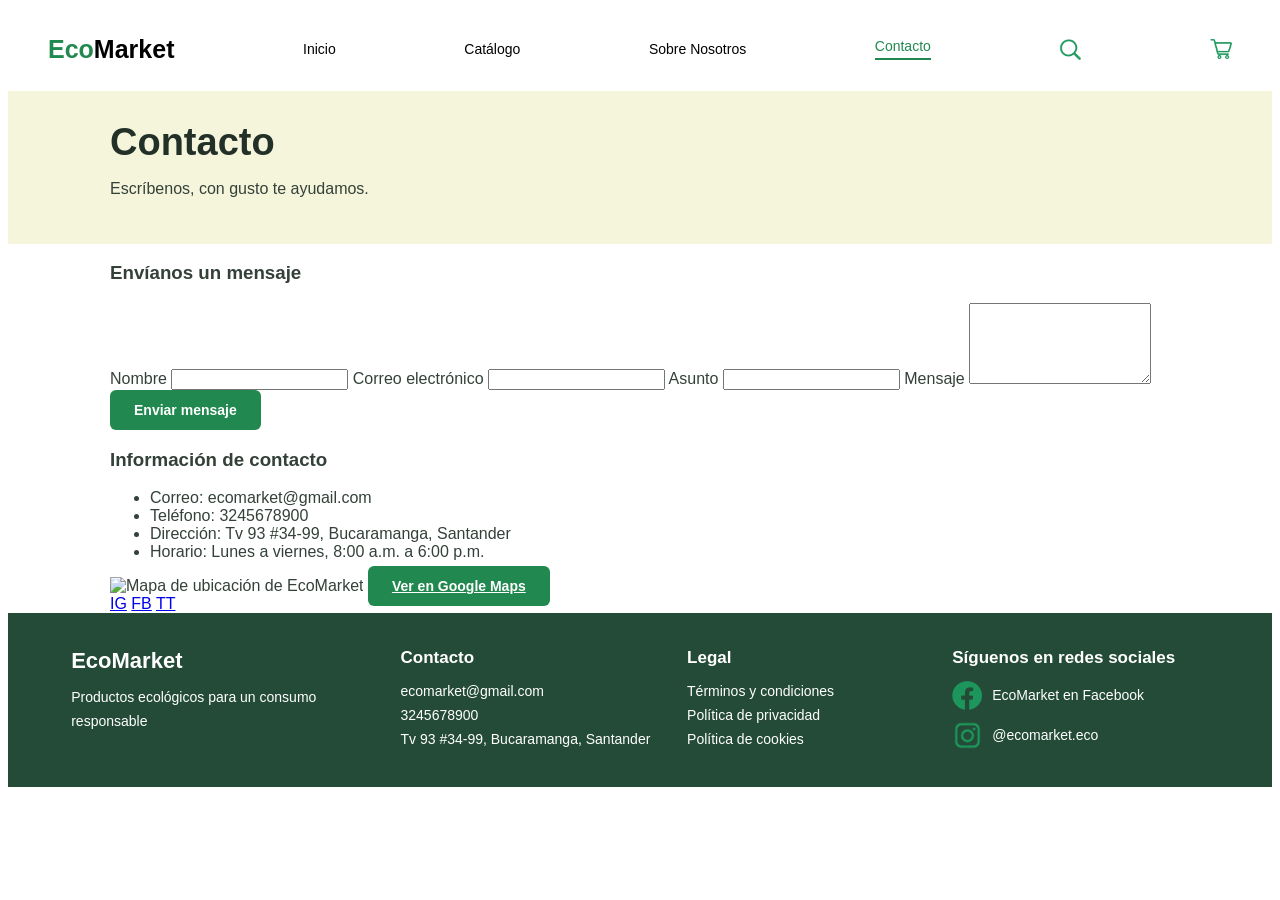
==== view/contacto.html @ a3fc645f "feat: agrega pagina de contacto con formulario" ====
<!DOCTYPE html>
<html lang="es">
<head>
    <meta charset="UTF-8">
    <meta name="viewport" content="width=device-width, initial-scale=1.0">
    <link rel="stylesheet" href="../css/layout.css">
    <link rel="stylesheet" href="../css/main.css">
    <link rel="stylesheet" href="../css/animations.css">
    <link rel="stylesheet" href="../css/componets.css">
    <title>Contacto</title>
</head>
<body>

    <!--barra de encabezado-->
<header>
 <li class="barra_encabezado"> 
    <h1 class="titulo"><span>Eco</span>Market</h1>

    <a href="../index.html" class="e_inicio">
        Inicio
    </a>
    
    <a href="productos.html" class="e_catalogo">
        Catálogo
    </a>

    <a href="sobre-nosotros.html" class="e_nosotros">
        Sobre Nosotros
    </a>

    <a href="contacto.html" class="e_contacto activo">
        Contacto
    </a>

    <img src="../img/icons/lupa.png" class="barra_lupa" alt="Buscar">
    <img src="../img/icons/carrito.png" class="barra_carro" alt="Carrito"> 
 </li>
</header>

<main>

    <!--titulo de la pagina-->
    <section class="franja_titulo">
        <div class="contenedor_pagina">
            <h2 class="titulo_pagina">Contacto</h2>
            <p>Escríbenos, con gusto te ayudamos.</p>
        </div>
    </section>

    <section class="contacto_contenido contenedor_pagina">

        <!--formulario-->
        <form class="formulario_contacto">
            <h3>Envíanos un mensaje</h3>

            <label for="nombre">Nombre</label>
            <input type="text" id="nombre" name="nombre" required>

            <label for="correo">Correo electrónico</label>
            <input type="email" id="correo" name="correo" required>

            <label for="asunto">Asunto</label>
            <input type="text" id="asunto" name="asunto" required>

            <label for="mensaje">Mensaje</label>
            <textarea id="mensaje" name="mensaje" rows="5" required></textarea>

            <button type="submit" class="boton_verde">Enviar mensaje</button>
        </form>

        <!--informacion y ubicacion-->
        <aside class="tarjeta_info">
            <h3>Información de contacto</h3>
            <ul>
                <li>Correo: ecomarket@gmail.com</li>
                <li>Teléfono: 3245678900</li>
                <li>Dirección: Tv 93 #34-99, Bucaramanga, Santander</li>
                <li>Horario: Lunes a viernes, 8:00 a.m. a 6:00 p.m.</li>
            </ul>

            <img src="../img/hero/ubicacion.png" class="imagen_ubicacion" alt="Mapa de ubicación de EcoMarket">

            <a href="https://www.google.com/maps/search/?api=1&query=Tv+93+%2334-99+Bucaramanga+Santander" target="_blank" rel="noopener" class="boton_verde">
                Ver en Google Maps
            </a>

            <!--redes-->
            <div class="redes_contacto">
                <a href="#" class="circulo_red">IG<span class="texto_oculto"> Instagram</span></a>
                <a href="#" class="circulo_red">FB<span class="texto_oculto"> Facebook</span></a>
                <a href="#" class="circulo_red">TT<span class="texto_oculto"> TikTok</span></a>
            </div>
        </aside>

    </section>

</main>

    <!--pie de pagina-->
    <li class="pie_de_pagina">
    <footer>

        <!-- Columna 1: Marca -->
        <div class="columna_pie">
            <h3 class="titulo_pie">EcoMarket</h3>
            <p>Productos ecológicos para un consumo responsable</p>
        </div>

        <!-- Columna 2: Contacto -->
        <div class="columna_pie">
            <h4>Contacto</h4>
            <ol>
                <li>ecomarket@gmail.com</li>
                <li>3245678900</li>
                <li>Tv 93 #34-99, Bucaramanga, Santander</li>
            </ol>
        </div>

        <!-- Columna 3: Legal -->
        <div class="columna_pie">
            <h4>Legal</h4>
            <ol>
                <li><a href="sobre-nosotros.html">Términos y condiciones</a></li>
                <li><a href="sobre-nosotros.html">Política de privacidad</a></li>
                <li><a href="sobre-nosotros.html">Política de cookies</a></li>
            </ol>
        </div>

        <!-- Columna 4: Redes sociales -->
        <div class="columna_pie">
            <h4>Síguenos en redes sociales</h4>

            <div class="logos_redes">
                <div>
                    <img src="../img/icons/fb.png" alt="Facebook">
                    <span>EcoMarket en Facebook</span>
                </div>

                <div>
                    <img src="../img/icons/ig.png" alt="Instagram">
                    <span>@ecomarket.eco</span>
                </div>
            </div>
        </div>

    </footer>
</li>

</body>
</html>
---- css/layout.css ----
/* COMIENZO INDEX.HTML */

/* ENCABEZADO */
header {
    width: 100%;
}

.barra_encabezado {
    display: flex;
    justify-content: space-between;
    align-items: center;
    padding: 10px 40px;
    list-style: none;
    gap: 20px;
}

/* BANNER PRINCIPAL */
li.banner_principal {
    position: relative;
    display: flex;
    flex-direction: column;
    justify-content: center;
    align-items: flex-start;
    min-height: 420px;
    padding: 50px 7%;
    box-sizing: border-box;
    list-style: none;
    overflow: hidden;
}

/* Imagen de fondo */
li.banner_principal img.banner_principal {
    position: absolute;
    inset: 0;
    width: 100%;
    height: 100%;
    object-fit: cover;
    object-position: center;
    z-index: 0;
}

/* Texto y botón encima de la imagen */
li.banner_principal .titulo_banner,
li.banner_principal .texto_banner,
li.banner_principal .boton_productos {
    position: relative;
    z-index: 1;
}

li.banner_principal .titulo_banner {
    max-width: 550px;
    margin: 0 0 15px;
}

li.banner_principal .texto_banner {
    max-width: 450px;
    margin: 0 0 25px;
}

li.banner_principal .boton_productos {
    display: inline-block;
    padding: 13px 22px;
    border-radius: 6px;
    text-decoration: none;
}

/* BANNER SECUNDARIO */
li.banner_secundario {
    display: flex;
    flex-direction: row;
    justify-content: space-evenly;
    align-items: center;
    gap: 30px;
    width: 100%;
    padding: 30px 5%;
    margin: 0;
    box-sizing: border-box;
    background-color: #f0f6ef;
    list-style: none;
}

.banner_secundario .item_banner {
    display: flex;
    flex: 1;
    flex-direction: column;
    align-items: center;
    justify-content: center;
    gap: 10px;
    min-width: 0;
    text-align: center;
}

.banner_secundario .item_banner img {
    display: block;
    width: 55px;
    height: 55px;
    object-fit: contain;
    margin: 0 auto;
}

.banner_secundario .item_banner h3 {
    margin: 0;
    text-align: center;
}

/* Adaptación del banner secundario a móviles */
@media (max-width: 700px) {
    li.banner_secundario {
        flex-wrap: wrap;
        gap: 25px;
    }

    .banner_secundario .item_banner {
        flex: 1 1 120px;
    }
}

/* PRODUCTOS DESTACADOS */
.productos_destacados {
    display: grid;
    grid-template-columns: repeat(3, minmax(0, 1fr));
    gap: 30px;
    padding: 35px;
    margin: 0;
    list-style: none;
    box-sizing: border-box;
}

.destacados_objetos {
    display: flex;
    flex-direction: column;
    align-items: center;
    text-align: center;
    padding: 18px;
    gap: 12px;
    min-width: 0;
    border: 1px solid #e2e9e1;
    border-radius: 12px;
    background-color: #ffffff;
    box-sizing: border-box;
}

.destacados_objetos img {
    width: 100%;
    aspect-ratio: 1 / 1;
    height: auto;
    object-fit: cover;
}

.destacados_objetos p {
    margin: 0;
    line-height: 1.5;
    max-width: 250px;
}

@media (max-width: 700px) {
    .productos_destacados {
        grid-template-columns: repeat(2, minmax(0, 1fr));
        padding: 20px;
        gap: 15px;
    }
}

@media (max-width: 450px) {
    .productos_destacados {
        grid-template-columns: 1fr;
    }
}

/* PIE DE PÁGINA */
li.pie_de_pagina {
    display: block;
    width: 100%;
    padding: 0;
    margin: 0;
    list-style: none;
    box-sizing: border-box;
    background-color: #244b38;
}

.pie_de_pagina footer {
    display: grid;
    grid-template-columns: 1.4fr 1.2fr 1.1fr 1.2fr;
    align-items: start;
    gap: 30px;
    width: 100%;
    padding: 35px 5%;
    box-sizing: border-box;
    background-color: #244b38;
}

/* Evita que los elementos se distribuyan de forma irregular */
.pie_de_pagina footer h3,
.pie_de_pagina footer h4,
.pie_de_pagina footer p {
    margin: 0 0 12px;
}

.pie_de_pagina footer h3,
.pie_de_pagina footer h4,
.pie_de_pagina footer p {
    overflow-wrap: anywhere;
}

.pie_de_pagina footer ol {
    margin: 0;
    padding: 0;
    list-style: none;
}

.pie_de_pagina footer ol p {
    margin-bottom: 8px;
}

/* Logos de redes sociales */
.pie_de_pagina footer img {
    display: inline-block;
    width: 30px;
    height: 30px;
    object-fit: contain;
    vertical-align: middle;
    margin: 8px 10px 0 0;
}

/* Ambos logos con el mismo tamaño */
.pie_de_pagina .logos_redes img {
    width: 30px;
    height: 30px;
    object-fit: contain;
    transform: none;
}

/* Adaptación del pie de página a pantallas pequeñas */
@media (max-width: 700px) {
    .pie_de_pagina footer {
        grid-template-columns: repeat(2, minmax(0, 1fr));
        gap: 25px;
        padding: 25px;
    }

    li.banner_secundario {
        flex-wrap: wrap;
        gap: 25px;
    }

    .banner_secundario .item_banner {
        flex: 1 1 120px;
    }
}

@media (max-width: 450px) {
    .pie_de_pagina footer {
        grid-template-columns: 1fr;
    }
}

/* Adaptación general a móviles */
@media (max-width: 700px) {
    .barra_encabezado {
        flex-wrap: wrap;
        padding: 15px;
    }

    .banner_secundario {
        flex-wrap: wrap;
    }

    .productos_destacados {
        grid-template-columns: repeat(2, minmax(0, 1fr));
        padding: 15px;
    }

    footer {
        flex-wrap: wrap;
    }
}

/* FINAL INDEX.HTML */

/* COMIENZO CATALOGO */

/* CONTENEDOR CENTRADO PARA PAGINAS INTERNAS */
.contenedor_pagina {
    max-width: 1100px;
    margin: 0 auto;
    padding: 0 20px;
    box-sizing: border-box;
}

/* FRANJA BEIGE CON EL TITULO */
.franja_titulo {
    background-color: #f5f5dc;
    padding: 30px 0;
}

/* FILTROS Y PRODUCTOS (EN MOVIL, UNO DEBAJO DEL OTRO) */
.catalogo_contenido {
    display: flex;
    flex-direction: column;
    gap: 25px;
    padding-top: 35px;
    padding-bottom: 40px;
}

.catalogo_derecha {
    min-width: 0;
}

/* CUADRICULA: 1 COLUMNA EN MOVIL */
.catalogo_grid {
    display: grid;
    grid-template-columns: 1fr;
    gap: 20px;
}

/* PAGINACION */
.paginacion {
    display: flex;
    justify-content: center;
    gap: 8px;
    margin-top: 30px;
}

/* TABLET: 2 COLUMNAS */
@media (min-width: 600px) {
    .catalogo_grid {
        grid-template-columns: repeat(2, minmax(0, 1fr));
    }
}

/* ESCRITORIO: FILTROS A LA IZQUIERDA Y 4 COLUMNAS */
@media (min-width: 1000px) {
    .catalogo_contenido {
        flex-direction: row;
        align-items: flex-start;
    }

    .filtros {
        width: 230px;
        flex-shrink: 0;
    }

    .catalogo_derecha {
        flex: 1;
    }

    .catalogo_grid {
        grid-template-columns: repeat(4, minmax(0, 1fr));
    }
}

/* FINAL CATALOGO */

/* COMIENZO SOBRE NOSOTROS */

/* NUESTRA HISTORIA (EN MOVIL, TEXTO Y LUEGO IMAGEN) */
.historia {
    display: flex;
    flex-direction: column;
    gap: 30px;
    padding-top: 40px;
    padding-bottom: 50px;
}

.historia_imagen {
    width: 100%;
    height: 260px;
    object-fit: cover;
}

/* FRANJAS BEIGE */
.seccion_beige {
    background-color: #f5f5dc;
    padding: 40px 0;
}

/* VALORES Y TESTIMONIOS */
.valores,
.lista_testimonios {
    display: grid;
    grid-template-columns: 1fr;
    gap: 20px;
}

/* PRINCIPIOS */
.principios {
    padding-top: 40px;
    padding-bottom: 40px;
}

.lista_principios {
    display: grid;
    grid-template-columns: 1fr;
    gap: 25px 20px;
}

.principio {
    display: flex;
    align-items: flex-start;
    gap: 15px;
}

/* TABLET: PRINCIPIOS EN 2 COLUMNAS */
@media (min-width: 600px) {
    .lista_principios {
        grid-template-columns: repeat(2, minmax(0, 1fr));
    }
}

/* ESCRITORIO */
@media (min-width: 800px) {
    .historia {
        flex-direction: row;
        align-items: center;
        gap: 50px;
    }

    .historia_texto {
        flex: 1;
        min-width: 0;
    }

    .historia_imagen {
        flex: 1;
        min-width: 0;
        height: 380px;
    }

    .valores,
    .lista_testimonios {
        grid-template-columns: repeat(3, minmax(0, 1fr));
    }
}

@media (min-width: 1000px) {
    .lista_principios {
        grid-template-columns: repeat(3, minmax(0, 1fr));
    }
}

/* FINAL SOBRE NOSOTROS */
---- css/main.css ----
/*COMIENZO INDEX.HTML*/

/*TODA LA PAGINA*/
body {
    font-family: 'Poppins', sans-serif;
    color: rgb(52, 65, 57);
}

/* Encabezado */
.titulo span{
    font-family: 'Montserrat', sans-serif;
    font-size: 25px;
    font-weight: 750;
    color: rgb(33, 136, 79);
}

.titulo {
    font-family: 'Montserrat', sans-serif;
    font-size: 25px;
    font-weight: 750;
    color: rgb(0, 0, 0);
}

.e_inicio, .e_catalogo, .e_nosotros, .e_contacto {
    font-size: 10px;
    font-weight: 500;
    color: rgb(0, 0, 0);
    text-decoration: none;
}

/* Banner principal */
.titulo_banner {
    font-size: 34px;
    font-weight: 700;
    color: rgb(1, 63, 27);
}

.texto_banner {
    font-size: 12px;
    font-weight: 400;
    color: rgb(0, 0, 0);
}

.boton_productos {
    font-size: 11px;
    font-weight: 600;
    color: rgb(255, 255, 255);
    background-color: rgb(33, 136, 79);
}

/* Banner secundario */
.item_banner h3 {
    font-size: 11px;
    font-weight: 500;
    color: rgb(67, 106, 82);
}

/* Productos destacados */
.destacados_objetos p {
    font-size: 10px;
    font-weight: 400;
    color: rgb(52, 65, 57);
}

.destacados_objetos span {
    font-size: 13px;
    font-weight: 700;
    color: rgb(52, 65, 57);
}

/* Pie de página */
footer h3 {
    font-size: 16px;
    font-weight: 700;
    color: rgb(255, 255, 255);
}

footer h4 {
    font-size: 11px;
    font-weight: 700;
    color: rgb(255, 255, 255);
}

footer p {
    font-size: 10px;
    font-weight: 400;
    color: rgb(255, 255, 255);
}

/*FINAL INDEX.HTML*/
---- css/animations.css ----
/*COMIENZO INDEX.HTML*/


/* TRANSICIONES DE LOS ENLACES */
.e_inicio,
.e_catalogo,
.e_nosotros,
.e_contacto {
    transition: color 0.3s ease;
}

.e_inicio:hover,
.e_catalogo:hover,
.e_nosotros:hover,
.e_contacto:hover {
    color: rgb(33, 136, 79);
}

/* EFECTO DEL BOTON */
.boton_productos {
    transition: background-color 0.3s ease,
                transform 0.3s ease;
}

.boton_productos:hover {
    background-color: rgb(25, 105, 61);
    transform: translateY(-2px);
}

/* EFECTO DE LOS PRODUCTOS */
.destacados_objetos img {
    transition: transform 0.3s ease;
}

.destacados_objetos img:hover {
    transform: scale(1.03);
}

/* ACCESIBILIDAD */
@media (prefers-reduced-motion: reduce) {
    *,
    *::before,
    *::after {
        animation: none !important;
        transition: none !important;
    }
}

/*FINAL INDEX.HTML*/

/* COMIENZO CATALOGO */

/* TRANSICIONES */
.boton_verde,
.boton_favorito,
.paginacion button,
.tarjeta_producto {
    transition: background-color 0.3s ease,
                color 0.3s ease,
                border-color 0.3s ease,
                box-shadow 0.3s ease,
                transform 0.3s ease;
}

/* EFECTOS HOVER */
.tarjeta_producto:hover {
    transform: translateY(-4px);
    box-shadow: 0 8px 18px rgba(0, 0, 0, 0.15);
}

.boton_verde:hover {
    background-color: rgb(25, 105, 61);
    transform: translateY(-2px);
}

.boton_favorito:hover {
    color: rgb(33, 136, 79);
    border-color: rgb(33, 136, 79);
    background-color: rgb(230, 244, 234);
}

/* :active SOLO DURA MIENTRAS SE PRESIONA, NO GUARDA EL FAVORITO */
.boton_favorito:active {
    transform: scale(0.9);
}

.paginacion button:hover {
    background-color: rgb(230, 244, 234);
}

.paginacion .pagina_actual:hover {
    background-color: rgb(25, 105, 61);
}

/* FINAL CATALOGO */

/* COMIENZO SOBRE NOSOTROS */

/* TRANSICIONES */
.tarjeta_mision,
.tarjeta_valor,
.tarjeta_testimonio,
.principio img,
.historia_imagen {
    transition: transform 0.3s ease,
                box-shadow 0.3s ease,
                border-color 0.3s ease;
}

/* EFECTOS HOVER */
.tarjeta_mision:hover,
.tarjeta_valor:hover,
.tarjeta_testimonio:hover {
    transform: translateY(-4px);
    box-shadow: 0 8px 18px rgba(0, 0, 0, 0.15);
}

.principio img:hover {
    transform: scale(1.08);
    border-color: rgb(33, 136, 79);
}

.historia_imagen:hover {
    transform: scale(1.02);
}

/* FINAL SOBRE NOSOTROS */
---- css/componets.css ----
/* COMIENZO INDEX.HTML */

/* TODA LA PÁGINA */
body {
    font-family: 'Poppins', sans-serif;
    color: rgb(52, 65, 57);
}

/* ENCABEZADO */
.titulo span {
    font-family: 'Montserrat', sans-serif;
    font-size: 25px;
    font-weight: 750;
    color: rgb(33, 136, 79);
}

.titulo {
    font-family: 'Montserrat', sans-serif;
    font-size: 25px;
    font-weight: 750;
    color: rgb(0, 0, 0);
}

.e_inicio,
.e_catalogo,
.e_nosotros,
.e_contacto {
    font-size: 14px;
    font-weight: 500;
    color: rgb(0, 0, 0);
    text-decoration: none;
}

/* ICONOS DEL ENCABEZADO */
.barra_lupa,
.barra_carro {
    width: 22px;
    height: 22px;
    object-fit: contain;
    cursor: pointer;
}

/* BANNER PRINCIPAL */
.titulo_banner {
    font-size: 34px;
    font-weight: 700;
    color: rgb(1, 63, 27);
}

.texto_banner {
    font-size: 12px;
    font-weight: 400;
    color: rgb(0, 0, 0);
}

.boton_productos {
    font-size: 13px;
    font-weight: 600;
    color: rgb(255, 255, 255);
    background-color: rgb(33, 136, 79);
}

/* BANNER SECUNDARIO */
.item_banner h3 {
    font-size: 14px;
    font-weight: 500;
    color: rgb(67, 106, 82);
}

/* PRODUCTOS DESTACADOS */
.destacados_objetos p {
    font-size: 13px;
    font-weight: 400;
    color: rgb(52, 65, 57);
}

.destacados_objetos span {
    font-size: 15px;
    font-weight: 700;
    color: rgb(52, 65, 57);
}

/* PIE DE PÁGINA */
footer h3 {
    font-size: 22px;
    font-weight: 700;
    color: rgb(255, 255, 255);
}

footer h4 {
    font-size: 17px;
    font-weight: 700;
    color: rgb(255, 255, 255);
}

footer p,
.pie_de_pagina footer ol li {
    font-size: 14px;
    line-height: 1.7;
    font-weight: 400;
    color: rgb(255, 255, 255);
}

/* REDES SOCIALES: ICONO Y TEXTO EN LA MISMA LÍNEA */
.pie_de_pagina .logos_redes > div {
    display: flex;
    flex-direction: row;
    align-items: center;
    gap: 10px;
    margin-top: 10px;
    color: #ffffff;
    font-size: 14px;
}

/* TAMAÑO IGUAL PARA LOS DOS ICONOS */
.pie_de_pagina .logos_redes img {
    display: inline-block;
    width: 30px;
    height: 30px;
    object-fit: contain;
    flex-shrink: 0;
    margin: 0;
}

.pie_de_pagina footer a {
    color: #ffffff;
    text-decoration: none;
}

/* FINAL INDEX.HTML */

/* COMIENZO CATALOGO */

/* TEXTO SOLO PARA LECTORES DE PANTALLA */
.texto_oculto {
    position: absolute;
    width: 1px;
    height: 1px;
    overflow: hidden;
    clip: rect(0, 0, 0, 0);
    white-space: nowrap;
}

/* ENLACE ACTIVO DEL MENU */
.barra_encabezado .activo {
    color: rgb(33, 136, 79);
    border-bottom: 2px solid rgb(33, 136, 79);
    padding-bottom: 4px;
}

/* TITULO DE LA PAGINA */
.titulo_pagina {
    margin: 0;
    font-size: 30px;
    font-weight: 700;
    color: rgb(34, 48, 40);
}

@media (min-width: 600px) {
    .titulo_pagina {
        font-size: 38px;
    }
}

/* BUSCADOR */
.buscador {
    display: flex;
    gap: 12px;
    max-width: 700px;
    margin-top: 20px;
}

.buscador input {
    flex: 1;
    min-width: 0;
    padding: 12px 14px;
    font-family: inherit;
    font-size: 14px;
    border: 1px solid rgb(185, 220, 199);
    border-radius: 6px;
}

/* BOTON VERDE (SE REUTILIZA EN OTRAS PAGINAS) */
.boton_verde {
    padding: 12px 24px;
    font-family: inherit;
    font-size: 14px;
    font-weight: 600;
    color: rgb(255, 255, 255);
    background-color: rgb(33, 136, 79);
    border: none;
    border-radius: 6px;
    cursor: pointer;
}

/* FILTROS */
.filtros {
    padding: 22px;
    box-sizing: border-box;
    background-color: #ffffff;
    border-radius: 12px;
    box-shadow: 0 2px 10px rgba(0, 0, 0, 0.08);
}

.grupo_filtro {
    margin-bottom: 24px;
}

.filtros h3 {
    margin: 0 0 12px;
    font-size: 18px;
    font-weight: 700;
    color: rgb(34, 48, 40);
}

.filtros label {
    display: flex;
    align-items: center;
    gap: 10px;
    margin-bottom: 10px;
    font-size: 15px;
    cursor: pointer;
}

.filtros input[type="checkbox"] {
    width: 18px;
    height: 18px;
    accent-color: rgb(33, 136, 79);
}

.filtros input[type="range"] {
    width: 100%;
    accent-color: rgb(33, 136, 79);
}

.rango_precios {
    display: flex;
    justify-content: space-between;
    font-size: 13px;
}

.filtros .boton_verde {
    width: 100%;
    padding: 14px;
}

/* TARJETAS DE PRODUCTO */
.tarjeta_producto {
    position: relative;
    display: flex;
    flex-direction: column;
    gap: 8px;
    padding: 14px;
    box-sizing: border-box;
    background-color: #ffffff;
    border-radius: 12px;
    box-shadow: 0 2px 10px rgba(0, 0, 0, 0.08);
}

.tarjeta_producto img {
    width: 100%;
    height: 160px;
    object-fit: cover;
    border-radius: 8px;
}

.producto_nombre {
    margin: 8px 0 0;
    font-size: 15px;
    font-weight: 500;
    color: rgb(34, 48, 40);
}

.producto_precio {
    margin: 0;
    font-size: 15px;
    font-weight: 700;
    color: rgb(33, 136, 79);
}

/* ESTADO DE DISPONIBILIDAD */
.estado {
    align-self: flex-start;
    padding: 3px 10px;
    font-size: 12px;
    font-weight: 500;
    border-radius: 20px;
}

.en_stock {
    color: rgb(33, 136, 79);
    background-color: rgb(230, 244, 234);
}

.agotado {
    color: rgb(85, 85, 85);
    background-color: rgb(228, 228, 228);
}

/* BOTON DE FAVORITOS (CORAZON) */
.boton_favorito {
    position: absolute;
    top: 22px;
    right: 22px;
    width: 36px;
    height: 36px;
    font-size: 18px;
    line-height: 1;
    color: rgb(34, 48, 40);
    background-color: #ffffff;
    border: 1px solid rgb(221, 221, 221);
    border-radius: 50%;
    cursor: pointer;
}

/* PAGINACION */
.paginacion button {
    width: 40px;
    height: 40px;
    font-family: inherit;
    font-size: 15px;
    color: rgb(34, 48, 40);
    background-color: #ffffff;
    border: 1px solid rgb(185, 220, 199);
    border-radius: 6px;
    cursor: pointer;
}

.paginacion .pagina_actual {
    color: rgb(255, 255, 255);
    background-color: rgb(33, 136, 79);
    border-color: rgb(33, 136, 79);
}

/* FINAL CATALOGO */


/* COMIENZO SOBRE NOSOTROS */

/* TITULOS DE SECCION */
.titulo_seccion {
    margin: 0 0 25px;
    font-size: 28px;
    font-weight: 700;
    color: rgb(34, 48, 40);
}

@media (min-width: 600px) {
    .titulo_seccion {
        font-size: 36px;
    }
}

/* TEXTO DE LA HISTORIA */
.historia_texto p {
    margin: 0 0 15px;
    font-size: 15px;
    line-height: 1.6;
}

.historia_imagen {
    border-radius: 16px;
    background-color: rgb(207, 229, 214);
}

/* TARJETAS BLANCAS */
.tarjeta_mision,
.tarjeta_valor,
.tarjeta_testimonio {
    padding: 22px;
    box-sizing: border-box;
    background-color: #ffffff;
    border-radius: 12px;
    box-shadow: 0 2px 10px rgba(0, 0, 0, 0.08);
}

.tarjeta_mision {
    margin-bottom: 20px;
}

.tarjeta_mision h3,
.tarjeta_valor h3,
.principio h3 {
    margin: 0 0 6px;
    font-size: 18px;
    font-weight: 700;
    color: rgb(34, 48, 40);
}

.tarjeta_mision p,
.tarjeta_valor p,
.principio p {
    margin: 0;
    font-size: 15px;
    line-height: 1.5;
}

/* ICONOS DE PRINCIPIOS (CIRCULO VERDE) */
.principio img {
    flex-shrink: 0;
    width: 76px;
    height: 76px;
    padding: 16px;
    box-sizing: border-box;
    object-fit: contain;
    background-color: rgb(232, 247, 238);
    border: 2px solid #2ecc71;
    border-radius: 50%;
}

/* TESTIMONIOS */
.estrellas {
    margin: 0 0 12px;
    font-size: 20px;
    letter-spacing: 2px;
    color: rgb(33, 136, 79);
}

.estrella_vacia {
    color: rgb(188, 208, 195);
}

.comentario {
    margin: 0 0 14px;
    font-size: 15px;
    line-height: 1.5;
}

.cliente {
    margin: 0;
    font-size: 15px;
    font-weight: 700;
    color: rgb(34, 48, 40);
}

/* COMIENZO FOTOS DE TESTIMONIOS */

/* FOTO AL LADO DEL NOMBRE */
.datos_cliente {
    display: flex;
    align-items: center;
    gap: 12px;
}

.datos_cliente img {
    width: 52px;
    height: 52px;
    flex-shrink: 0;
    object-fit: cover;
    border: 2px solid rgb(33, 136, 79);
    border-radius: 50%;
}


/* FINAL SOBRE NOSOTROS */
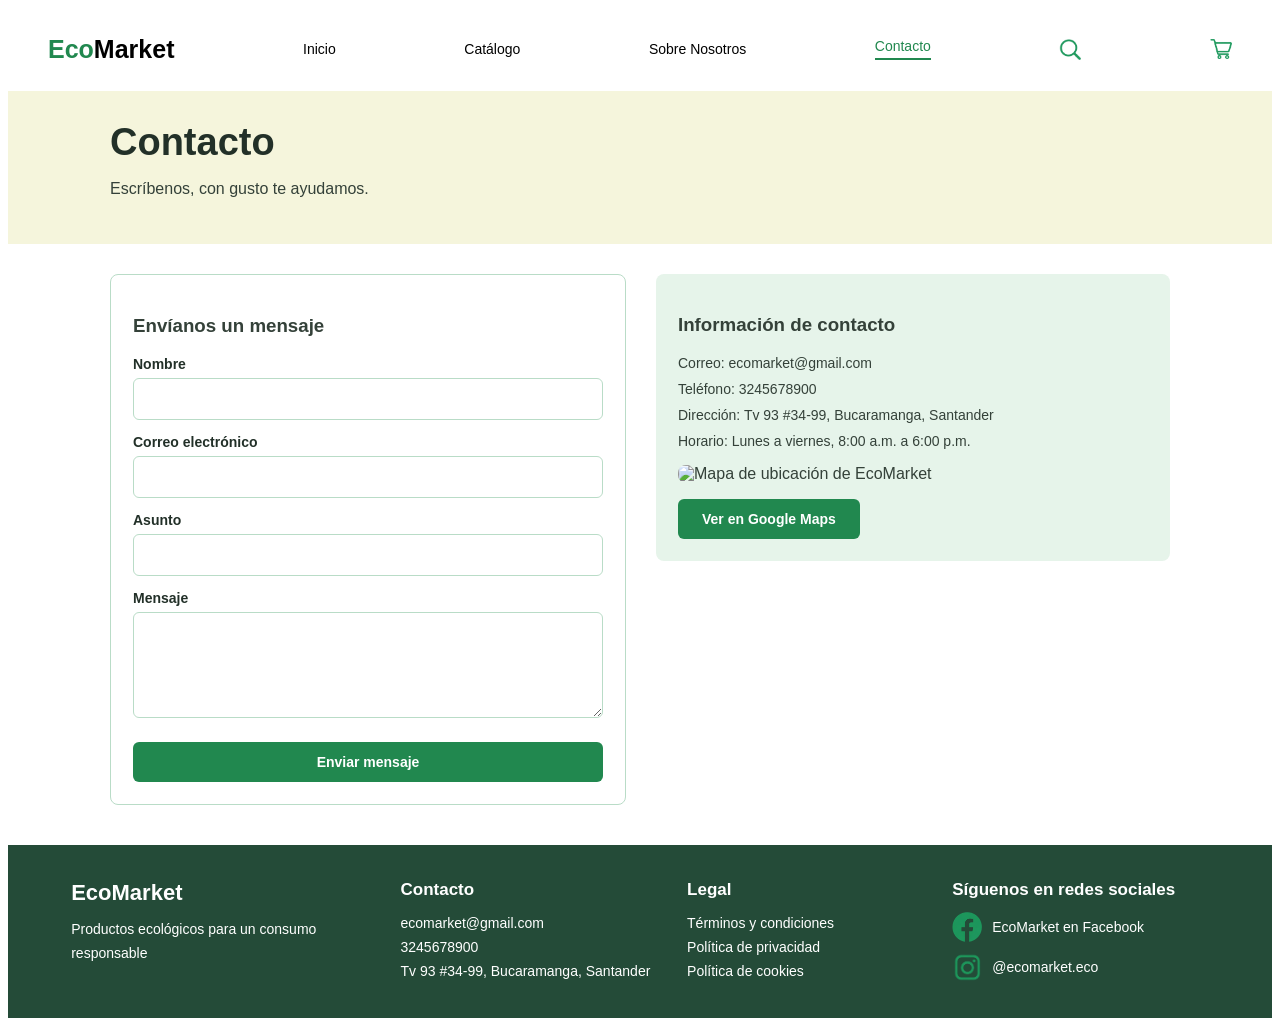
==== commit 30eacc75: "fix: quita circulos de redes y usa mapa.png en contacto" ====
--- a/view/contacto.html
+++ b/view/contacto.html
@@ -78,18 +78,11 @@
                 <li>Horario: Lunes a viernes, 8:00 a.m. a 6:00 p.m.</li>
             </ul>
 
-            <img src="../img/hero/ubicacion.png" class="imagen_ubicacion" alt="Mapa de ubicación de EcoMarket">
+            <img src="../img/hero/mapa.png" class="imagen_ubicacion" alt="Mapa de ubicación de EcoMarket">
 
             <a href="https://www.google.com/maps/search/?api=1&query=Tv+93+%2334-99+Bucaramanga+Santander" target="_blank" rel="noopener" class="boton_verde">
                 Ver en Google Maps
             </a>
-
-            <!--redes-->
-            <div class="redes_contacto">
-                <a href="#" class="circulo_red">IG<span class="texto_oculto"> Instagram</span></a>
-                <a href="#" class="circulo_red">FB<span class="texto_oculto"> Facebook</span></a>
-                <a href="#" class="circulo_red">TT<span class="texto_oculto"> TikTok</span></a>
-            </div>
         </aside>
 
     </section>
--- a/css/layout.css
+++ b/css/layout.css
@@ -351,91 +351,29 @@
 
 /* FINAL CATALOGO */
 
-/* COMIENZO SOBRE NOSOTROS */
-
-/* NUESTRA HISTORIA (EN MOVIL, TEXTO Y LUEGO IMAGEN) */
-.historia {
+
+/* COMIENZO CONTACTO */
+
+/* FORMULARIO Y TARJETA (EN MOVIL, UNO DEBAJO DEL OTRO) */
+.contacto_contenido {
     display: flex;
     flex-direction: column;
     gap: 30px;
-    padding-top: 40px;
-    padding-bottom: 50px;
-}
-
-.historia_imagen {
-    width: 100%;
-    height: 260px;
-    object-fit: cover;
-}
-
-/* FRANJAS BEIGE */
-.seccion_beige {
-    background-color: #f5f5dc;
-    padding: 40px 0;
-}
-
-/* VALORES Y TESTIMONIOS */
-.valores,
-.lista_testimonios {
-    display: grid;
-    grid-template-columns: 1fr;
-    gap: 20px;
-}
-
-/* PRINCIPIOS */
-.principios {
-    padding-top: 40px;
-    padding-bottom: 40px;
-}
-
-.lista_principios {
-    display: grid;
-    grid-template-columns: 1fr;
-    gap: 25px 20px;
-}
-
-.principio {
-    display: flex;
-    align-items: flex-start;
-    gap: 15px;
-}
-
-/* TABLET: PRINCIPIOS EN 2 COLUMNAS */
+    margin-top: 30px;
+    margin-bottom: 40px;
+}
+
+/* EN ESCRITORIO, UNO AL LADO DEL OTRO */
 @media (min-width: 600px) {
-    .lista_principios {
-        grid-template-columns: repeat(2, minmax(0, 1fr));
-    }
-}
-
-/* ESCRITORIO */
-@media (min-width: 800px) {
-    .historia {
+    .contacto_contenido {
         flex-direction: row;
-        align-items: center;
-        gap: 50px;
-    }
-
-    .historia_texto {
+        align-items: flex-start;
+    }
+
+    .formulario_contacto,
+    .tarjeta_info {
         flex: 1;
-        min-width: 0;
-    }
-
-    .historia_imagen {
-        flex: 1;
-        min-width: 0;
-        height: 380px;
-    }
-
-    .valores,
-    .lista_testimonios {
-        grid-template-columns: repeat(3, minmax(0, 1fr));
-    }
-}
-
-@media (min-width: 1000px) {
-    .lista_principios {
-        grid-template-columns: repeat(3, minmax(0, 1fr));
-    }
-}
-
-/* FINAL SOBRE NOSOTROS */+    }
+}
+
+/* FINAL CONTACTO */
--- a/css/animations.css
+++ b/css/animations.css
@@ -94,34 +94,27 @@
 
 /* FINAL CATALOGO */
 
-/* COMIENZO SOBRE NOSOTROS */
 
-/* TRANSICIONES */
-.tarjeta_mision,
-.tarjeta_valor,
-.tarjeta_testimonio,
-.principio img,
-.historia_imagen {
-    transition: transform 0.3s ease,
-                box-shadow 0.3s ease,
-                border-color 0.3s ease;
+
+/* COMIENZO CONTACTO */
+
+.circulo_red,
+.formulario_contacto input,
+.formulario_contacto textarea {
+    transition: background-color 0.3s ease,
+                border-color 0.3s ease,
+                transform 0.3s ease;
 }
 
-/* EFECTOS HOVER */
-.tarjeta_mision:hover,
-.tarjeta_valor:hover,
-.tarjeta_testimonio:hover {
-    transform: translateY(-4px);
-    box-shadow: 0 8px 18px rgba(0, 0, 0, 0.15);
+.circulo_red:hover {
+    background-color: rgb(25, 105, 61);
+    transform: translateY(-2px);
 }
 
-.principio img:hover {
-    transform: scale(1.08);
-    border-color: rgb(33, 136, 79);
+.formulario_contacto input:focus,
+.formulario_contacto textarea:focus {
+    outline: none;
+    box-shadow: 0 0 0 3px rgb(185, 220, 199);
 }
 
-.historia_imagen:hover {
-    transform: scale(1.02);
-}
-
-/* FINAL SOBRE NOSOTROS */+/* FINAL CONTACTO */
--- a/css/componets.css
+++ b/css/componets.css
@@ -453,3 +453,111 @@
 
 
 /* FINAL SOBRE NOSOTROS */
+
+
+
+/* COMIENZO CONTACTO */
+
+/* FORMULARIO */
+.formulario_contacto {
+    padding: 22px;
+    box-sizing: border-box;
+    background-color: #ffffff;
+    border: 1px solid rgb(185, 220, 199);
+    border-radius: 8px;
+}
+
+.formulario_contacto label {
+    display: block;
+    margin: 14px 0 6px;
+    font-size: 14px;
+    font-weight: 600;
+    color: rgb(34, 48, 40);
+}
+
+.formulario_contacto input,
+.formulario_contacto textarea {
+    width: 100%;
+    box-sizing: border-box;
+    padding: 12px 14px;
+    font-family: inherit;
+    font-size: 14px;
+    border: 1px solid rgb(185, 220, 199);
+    border-radius: 6px;
+}
+
+.formulario_contacto textarea {
+    resize: vertical;
+}
+
+/* VALIDACION: VERDE SI ESTA BIEN, ROJO SI FALTA ALGO AL ESCRIBIR */
+.formulario_contacto input:valid,
+.formulario_contacto textarea:valid {
+    border-color: rgb(33, 136, 79);
+}
+
+.formulario_contacto input:focus:invalid,
+.formulario_contacto textarea:focus:invalid {
+    border-color: rgb(200, 50, 50);
+}
+
+.formulario_contacto .boton_verde {
+    width: 100%;
+    margin-top: 20px;
+}
+
+/* TARJETA DE INFORMACION */
+.tarjeta_info {
+    padding: 22px;
+    box-sizing: border-box;
+    background-color: rgb(230, 244, 234);
+    border-radius: 8px;
+}
+
+.tarjeta_info ul {
+    margin: 0;
+    padding: 0;
+    list-style: none;
+}
+
+.tarjeta_info li {
+    margin-bottom: 10px;
+    font-size: 14px;
+}
+
+.imagen_ubicacion {
+    display: block;
+    width: 100%;
+    margin: 16px 0;
+    border-radius: 8px;
+}
+
+/* EL ENLACE USA LA CLASE boton_verde */
+.tarjeta_info .boton_verde {
+    display: inline-block;
+    text-decoration: none;
+}
+
+/* CIRCULOS DE REDES */
+.redes_contacto {
+    display: flex;
+    gap: 12px;
+    margin-top: 20px;
+}
+
+.circulo_red {
+    position: relative;
+    display: flex;
+    align-items: center;
+    justify-content: center;
+    width: 44px;
+    height: 44px;
+    font-size: 14px;
+    font-weight: 700;
+    color: rgb(255, 255, 255);
+    background-color: rgb(33, 136, 79);
+    border-radius: 50%;
+    text-decoration: none;
+}
+
+/* FINAL CONTACTO */
